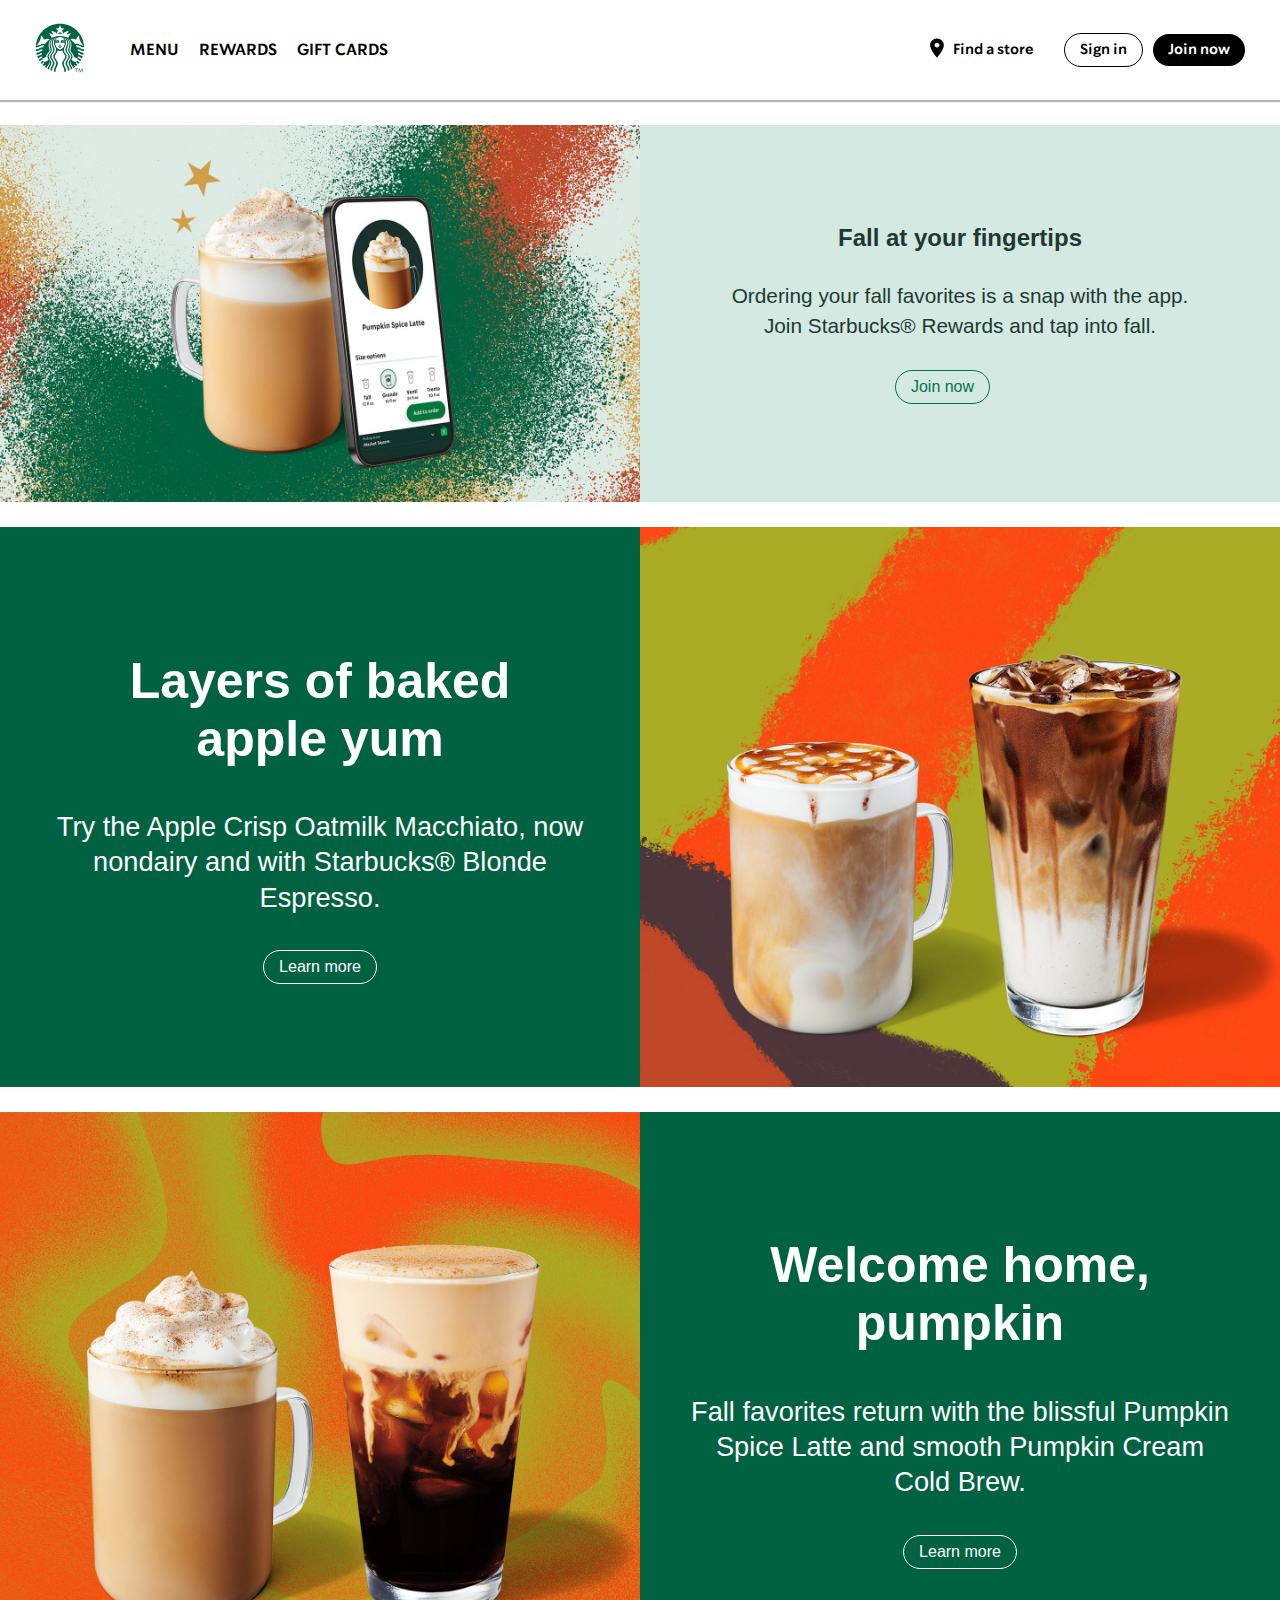
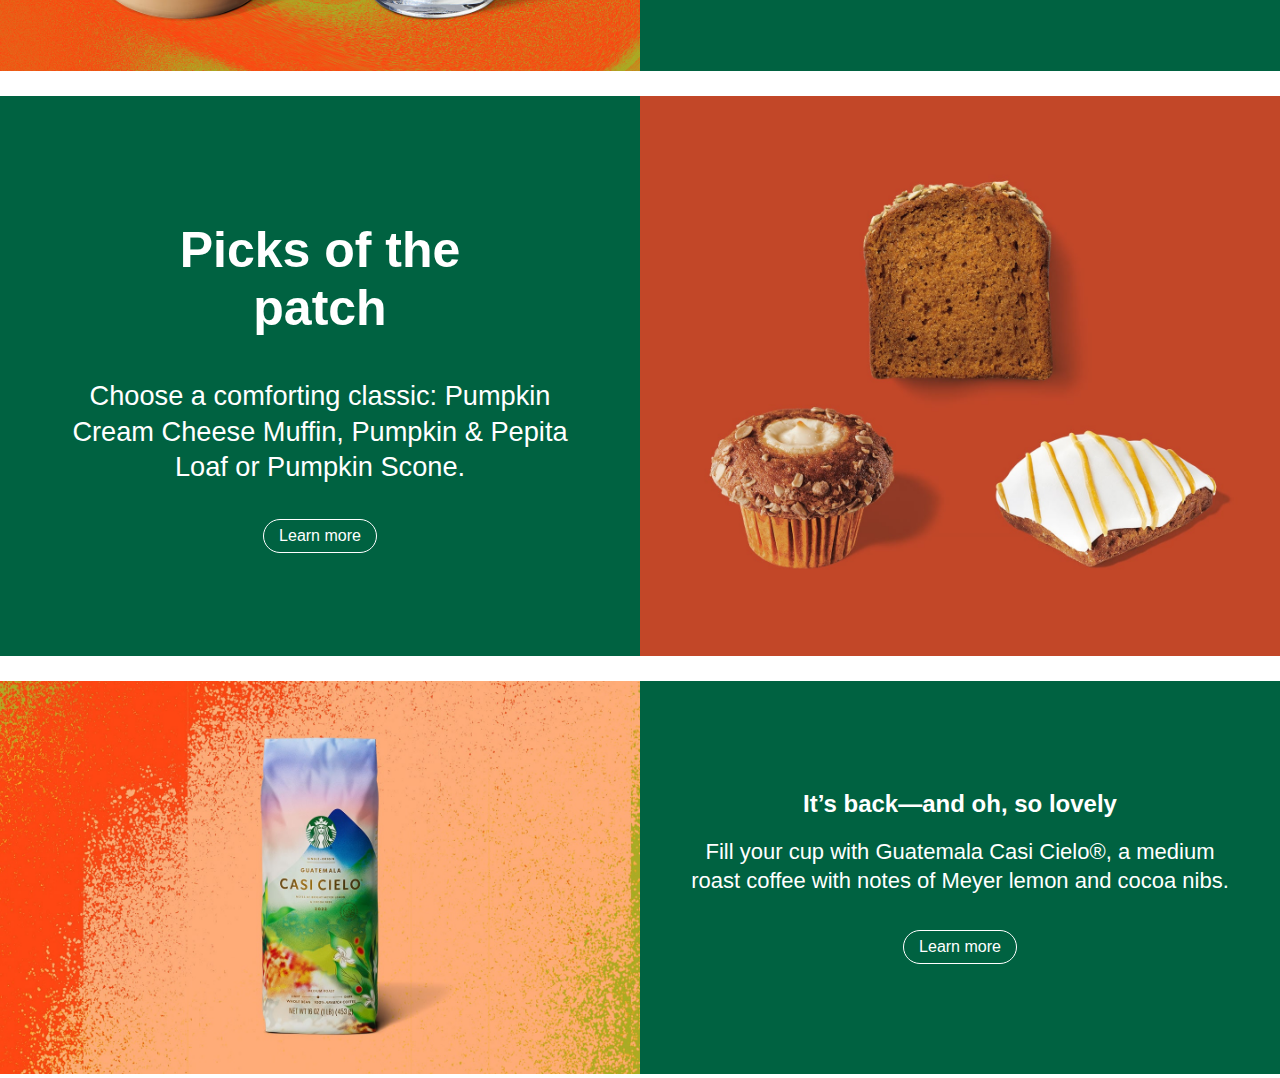
==== index.html @ e5f987df "Initial commit" ====
<!DOCTYPE html>
<html lang="en">
<head>
    <meta charset="UTF-8">
    <meta http-equiv="X-UA-Compatible" content="IE=edge">
    <meta name="viewport" content="width=device-width, initial-scale=1.0">
    <title>Starbucks Coffee Company</title>
    <link rel="stylesheet" href="style.css">
</head>
<body>
    <header>
        <div class="navbar-left">
            <div class="icon-starbucks link"><img src="images/starbucks-nav-logo.svg" alt=""></div>
            <div class="link">MENU</div>
            <div class="link">REWARDS</div>
            <div class="link">GIFT CARDS</div>
        </div>
        <div class="navbar-right">
            <div><svg aria-hidden="true" class="valign-middle pr2" focusable="false" preserveAspectRatio="xMidYMid meet" style="width:22px;height:32px;overflow:visible;fill:currentColor" viewBox="0 0 24 24"><path class="icon-find-a-store" d="M12,11.475 C10.5214286,11.475 9.32142857,10.299 9.32142857,8.85 C9.32142857,7.401 10.5214286,6.225 12,6.225 C13.4785714,6.225 14.6785714,7.401 14.6785714,8.85 C14.6785714,10.299 13.4785714,11.475 12,11.475 M12,1.5 C7.85357143,1.5 4.5,4.7865 4.5,8.85 C4.5,14.3625 12,22.5 12,22.5 C12,22.5 19.5,14.3625 19.5,8.85 C19.5,4.7865 16.1464286,1.5 12,1.5"></path></svg></div>
            <div class="find-a-store link">Find a store</div>
            <div class="sign-in link">Sign in</div>
            <div class="join-now link">Join now</div>
        </div>
    </header>
    <main>
        <div class="first-product">
            <div class="img-product"><img src="images/137-79280.jpg" alt="Pumpkim Spice Latte" width="100%" height="100%"></div>
            <div class="text-right">
                <h2>Fall at your fingertips</h2>
                <p class="description-product">Ordering your fall favorites is a snap with the app. Join Starbucks&reg; Rewards and tap into fall.</p>
                <div class="join-now-first-product link">Join now</div>
            </div>
        </div>
        <div class="middle-products">
            <div class="text-details">
                <h2>Layers of baked apple yum</h2>
                <p class="text-details-paragraph">Try the Apple Crisp Oatmilk Macchiato, now nondairy and with Starbucks® Blonde Espresso.</p>
                <div class="learn-more-middle-product link">Learn more</div>
            </div>
            <div class="img-product"><img src="images/137-79282.jpg" alt="Crisp Oatmilk Macchiato" width="100%" height="100%"></div>
        </div>
        <div class="middle-products-2">
            <div class="img-product"><img src="images/137-79281.jpg" alt="Acabaram os nomes" width="100%" height="100%"></div>
            <div class="text-details">
                <h2>Welcome home, pumpkin</h2>
                <p class="text-details-paragraph">Fall favorites return with the blissful Pumpkin Spice Latte and smooth Pumpkin Cream Cold Brew.</p>
                <div class="learn-more-middle-product link">Learn more</div>
            </div>
        </div>
        <div class="middle-products">
            <div class="text-details">
                <h2>Picks of the patch</h2>
                <p class="text-details-paragraph">Choose a comforting classic: Pumpkin Cream Cheese Muffin, Pumpkin & Pepita Loaf or Pumpkin Scone.</p>
                <div class="learn-more-middle-product link">Learn more</div>
            </div>
            <div class="img-product">
                <img src="images/137-79283.jpg" alt="X Æ A-Xii" width="100%" height="100%">
            </div>
        </div>
        <div class="middle-products product-end">
            <div class="img-product">
                <img src="images/137-79389.jpg" alt="X Æ A-Xii" width="100%" height="100%">
            </div>
            <div class="text-details-end">
                <h2>It&#8217;s back—and oh, so lovely</h2>
                <p class="text-details-paragraph-end">Fill your cup with Guatemala Casi Cielo®, a medium roast coffee with notes of Meyer lemon and cocoa nibs.</p>
                <div class="learn-more-middle-product link">Learn more</div>
            </div>
        </div>
    </main>
</body>
</html>
---- style.css ----
@font-face {
    font-family: Sodo Sans;
    src: url("fonts/SoDo\ Sans\ SemiBold.otf") format("opentype");
}
@font-face {
    font-family: Helvetica neue;
    src: url("fonts/HelveticaNeue.ttf") format("truetype");
}
@import url('https://fonts.googleapis.com/css2?family=Merriweather:ital,wght@0,900;1,900&family=Roboto:ital,wght@0,100;0,300;0,400;0,500;0,700;0,900;1,100;1,300;1,400;1,500;1,700;1,900&display=swap');

:root {
    --fontSodoSans: Sodo Sans;
    --fontHelveticaNeue: Helvetica neue;
}

body {
    margin: 0;
}

header {
    display: flex;
    justify-content: space-between;
    height: 100px;
    background-color: white;
    box-shadow: 0px 2px 1px 0px #66606073;
    font-family: var(--fontSodoSans);
}

.link { /* Depois ponha a tag <a> entre os links e ficará automático */
    cursor: pointer;
}

.navbar-left {
    height: 100%;
    display: flex;
    flex-direction: row;
    justify-content: flex-start;
    align-items: center;
}

.navbar-left > div {
    padding: 10px;
}

.icon-starbucks {
    margin-left: 25px;
    margin-right: 25px;
    width: 50px;
}

.navbar-right {
    display: flex;
    flex-direction: row;
    align-items: center;
    font-size: 0.9em;
}

.find-a-store {
    margin-right: 20px;
    margin-left: 5px;
}

.sign-in {
    padding: 7px 15px 7px 15px;
    margin: 10px;
    border: 1px solid black;
    border-radius: 20px;
}

.sign-in:hover {
    background: #80808038;
    transition: 0.3s;
}

.join-now {
    margin-right: 35px;
    padding: 7px 15px 7px 15px;
    border-radius: 20px;
    color: white;
    background: black;
}

.join-now:hover {
    background-color: rgba(0,0,0,.7);
    border-color: rgba(0,0,0,.7);
    transition: 0.3s;
}

.first-product {
    background: #D4E9E2;
    display: flex;
    justify-content: space-between;
    margin-top: 25px;
}

.img-product {
    width: 50%;
}

.text-right {
    width: 50%; 
    display: flex;
    justify-content: center;
    align-items: center;
    flex-wrap: wrap;
    flex-direction: column;
    font-family: 'Roboto', sans-serif;
    color: #1e3932;
}

.description-product {
    margin-top: 10px;
    margin-bottom: 30px;
    width: 500px;
    text-align: center;
    font-size: 1.3em;
    line-height: 1.4em;
}

.join-now-first-product {
    margin-right: 35px;
    margin-bottom: 20px;
    padding: 7px 15px 7px 15px;
    border: 1px solid #00754a;
    border-radius: 20px;
    color: #00754a;
}

.join-now-first-product:hover {    
    background: #80808038;
    transition: 0.3s;
}

.middle-products {
    width: 100%;
    margin-top: 25px;
    display: flex;
    justify-content: space-between;
    background: #006241;
}

.text-details {
    width: 50%; 
    display: flex;
    justify-content: center;
    align-items: center;
    flex-wrap: wrap;
    flex-direction: column;
    font-family: 'Roboto', sans-serif;
    color: white;
}

.text-details > h2 {
    text-align: center;
    font-size: 50px;
    width: 400px
}

.text-details-paragraph {
    margin: 0px 50px 35px 50px;
    text-align: center;
    font-size: 1.7em;
    line-height: 1.3em;
}

.learn-more-middle-product {
    margin-bottom: 20px;
    padding: 7px 15px 7px 15px;
    border: 1px solid white;
    border-radius: 20px;
    color: white;
}

.middle-products-2 {
    width: 100%;
    margin-top: 25px;
    display: flex;
    justify-content: space-between;
    background: #006241;
}

.product-end {
    width: 100%;
    height: 393px;
    margin-top: 25px;
    display: flex;
    justify-content: space-between;
    background: #006241;
}

.text-details-end {
    width: 50%; 
    display: flex;
    justify-content: center;
    align-items: center;
    flex-wrap: wrap;
    flex-direction: column;
    font-family: 'Roboto', sans-serif;
    color: white;
}

.text-details-paragraph-end {
    margin: 0px 50px 35px 50px;
    text-align: center;
    font-size: 22px;
    line-height: 1.3em;
}

@media only screen and (max-width: 900px) {
    .first-product {
        flex-wrap: wrap;
    }
    .img-product {
        width: 100%;
    }
    .text-right,
    .text-details,
    .text-details-end {
        width: 100%;
    }
    .text-details-end {background: #006241;}
    .text-left > h2 {font-size: 28px;}
    .text-left-paragraph {font-size: 17px;}
    .middle-products {flex-wrap: wrap-reverse;}
    .middle-products-2, .product-end {flex-wrap: wrap;}
}
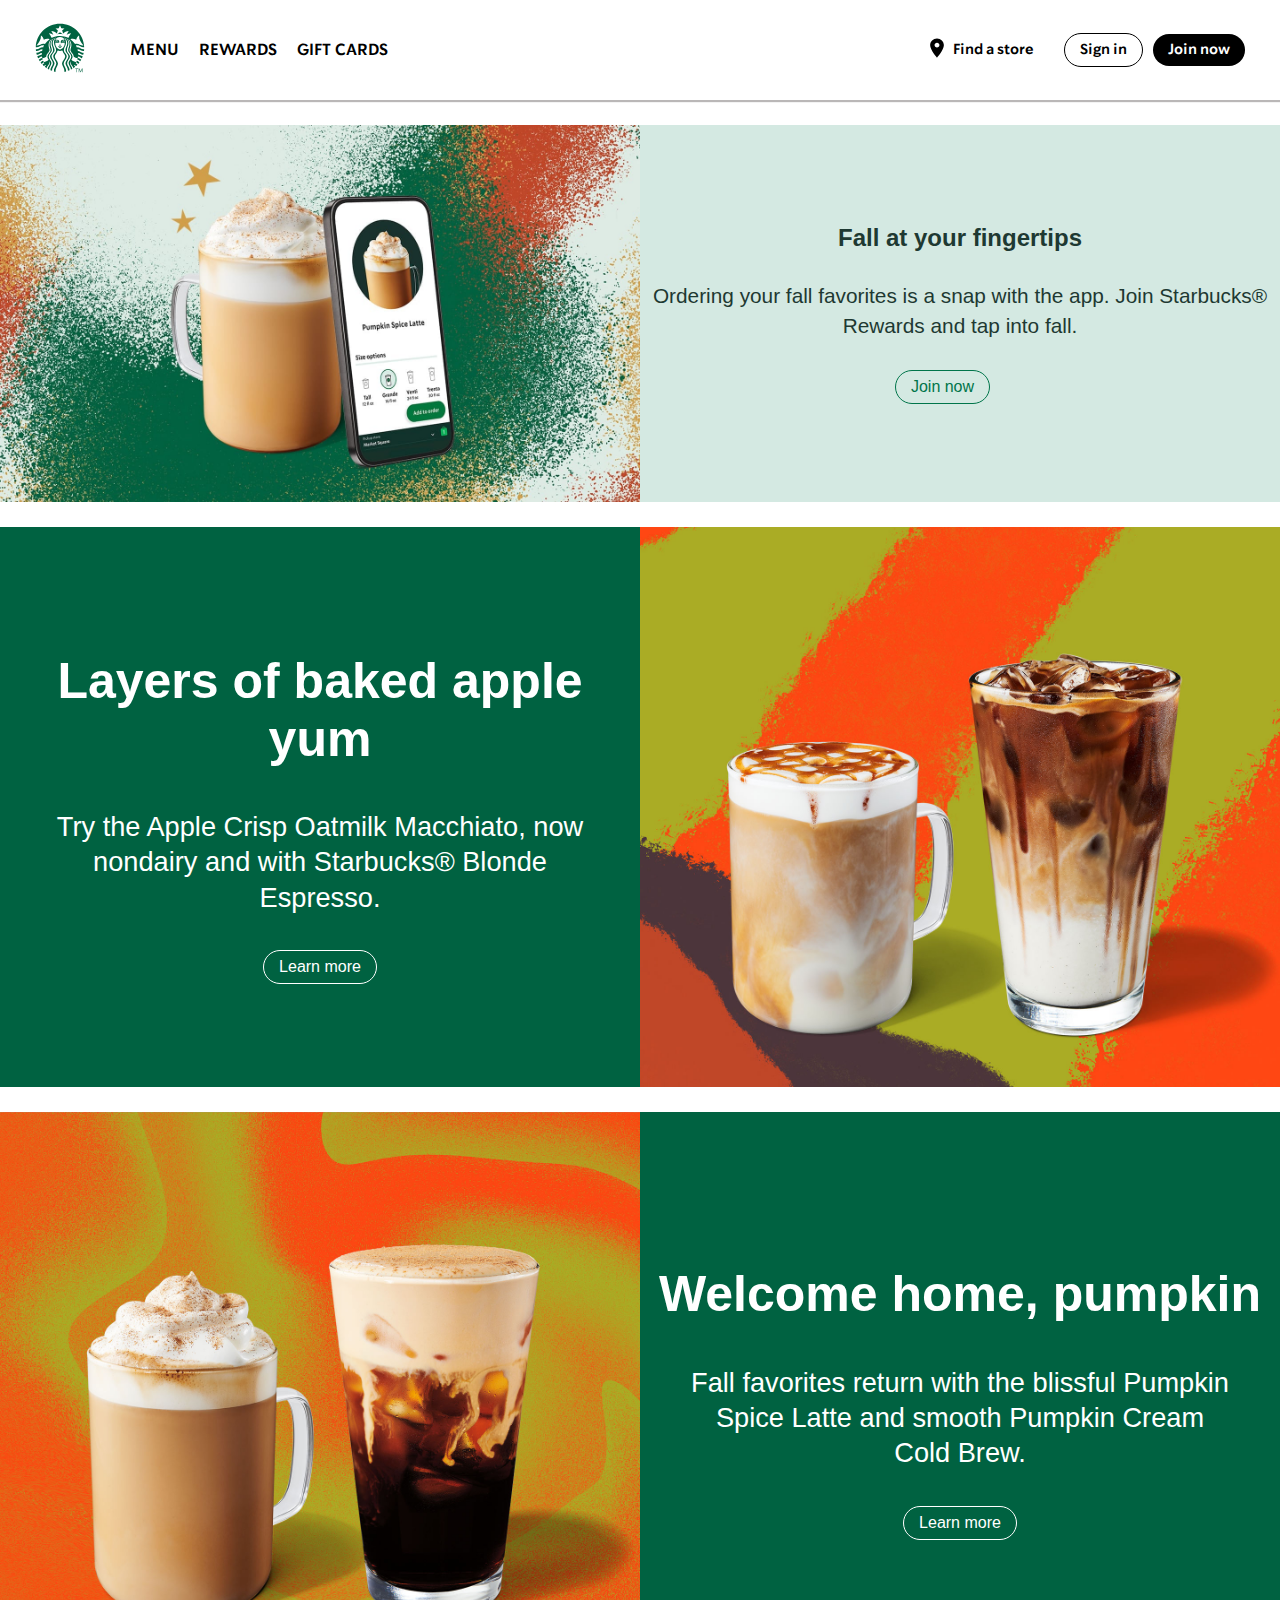
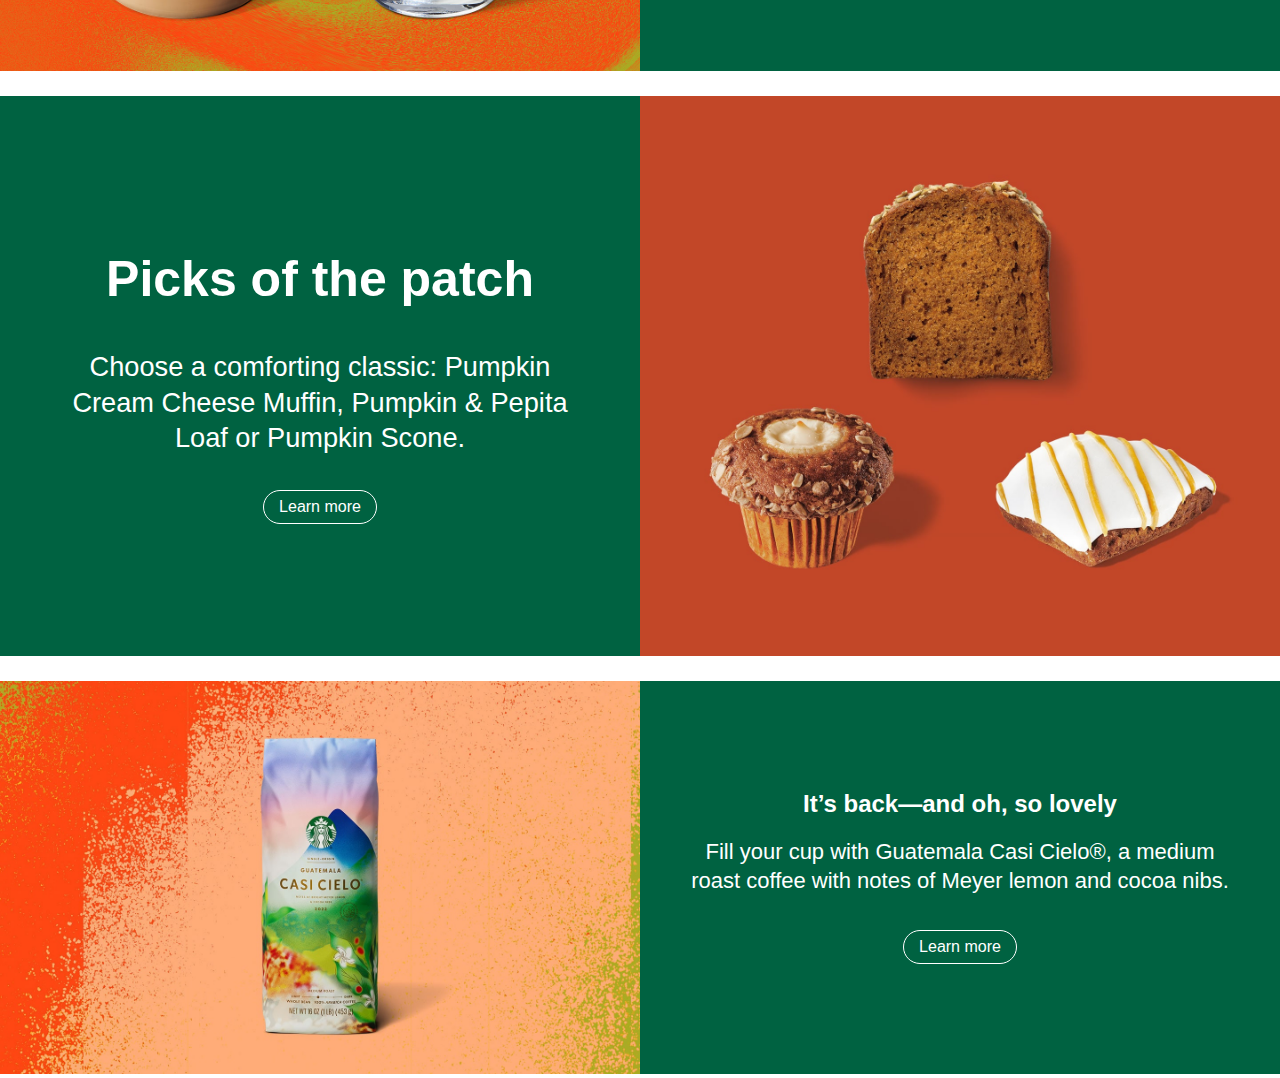
==== commit 7d9ad48e: "img header centralizada" ====
--- a/index.html
+++ b/index.html
@@ -10,7 +10,7 @@
 <body>
     <header>
         <div class="navbar-left">
-            <div class="icon-starbucks link"><img src="images/starbucks-nav-logo.svg" alt=""></div>
+            <div class="icon-starbucks"><img src="images/starbucks-nav-logo.svg" alt=""></div>
             <div class="link">MENU</div>
             <div class="link">REWARDS</div>
             <div class="link">GIFT CARDS</div>
--- a/style.css
+++ b/style.css
@@ -111,7 +111,6 @@
 .description-product {
     margin-top: 10px;
     margin-bottom: 30px;
-    width: 500px;
     text-align: center;
     font-size: 1.3em;
     line-height: 1.4em;
@@ -153,7 +152,6 @@
 .text-details > h2 {
     text-align: center;
     font-size: 50px;
-    width: 400px
 }
 
 .text-details-paragraph {
@@ -206,18 +204,23 @@
     line-height: 1.3em;
 }
 
+@media (max-width: 650px) {
+    .navbar-left > div.link,
+    .navbar-right {display: none;}
+    .navbar-left {
+        width: 100%;
+        height: 100%;
+        display: flex;
+        justify-content: center;
+    }
+}
+
 @media only screen and (max-width: 900px) {
-    .first-product {
-        flex-wrap: wrap;
-    }
-    .img-product {
-        width: 100%;
-    }
+    .first-product {flex-wrap: wrap;}
+    .img-product {width: 100%;}
     .text-right,
     .text-details,
-    .text-details-end {
-        width: 100%;
-    }
+    .text-details-end {width: 100%;}
     .text-details-end {background: #006241;}
     .text-left > h2 {font-size: 28px;}
     .text-left-paragraph {font-size: 17px;}
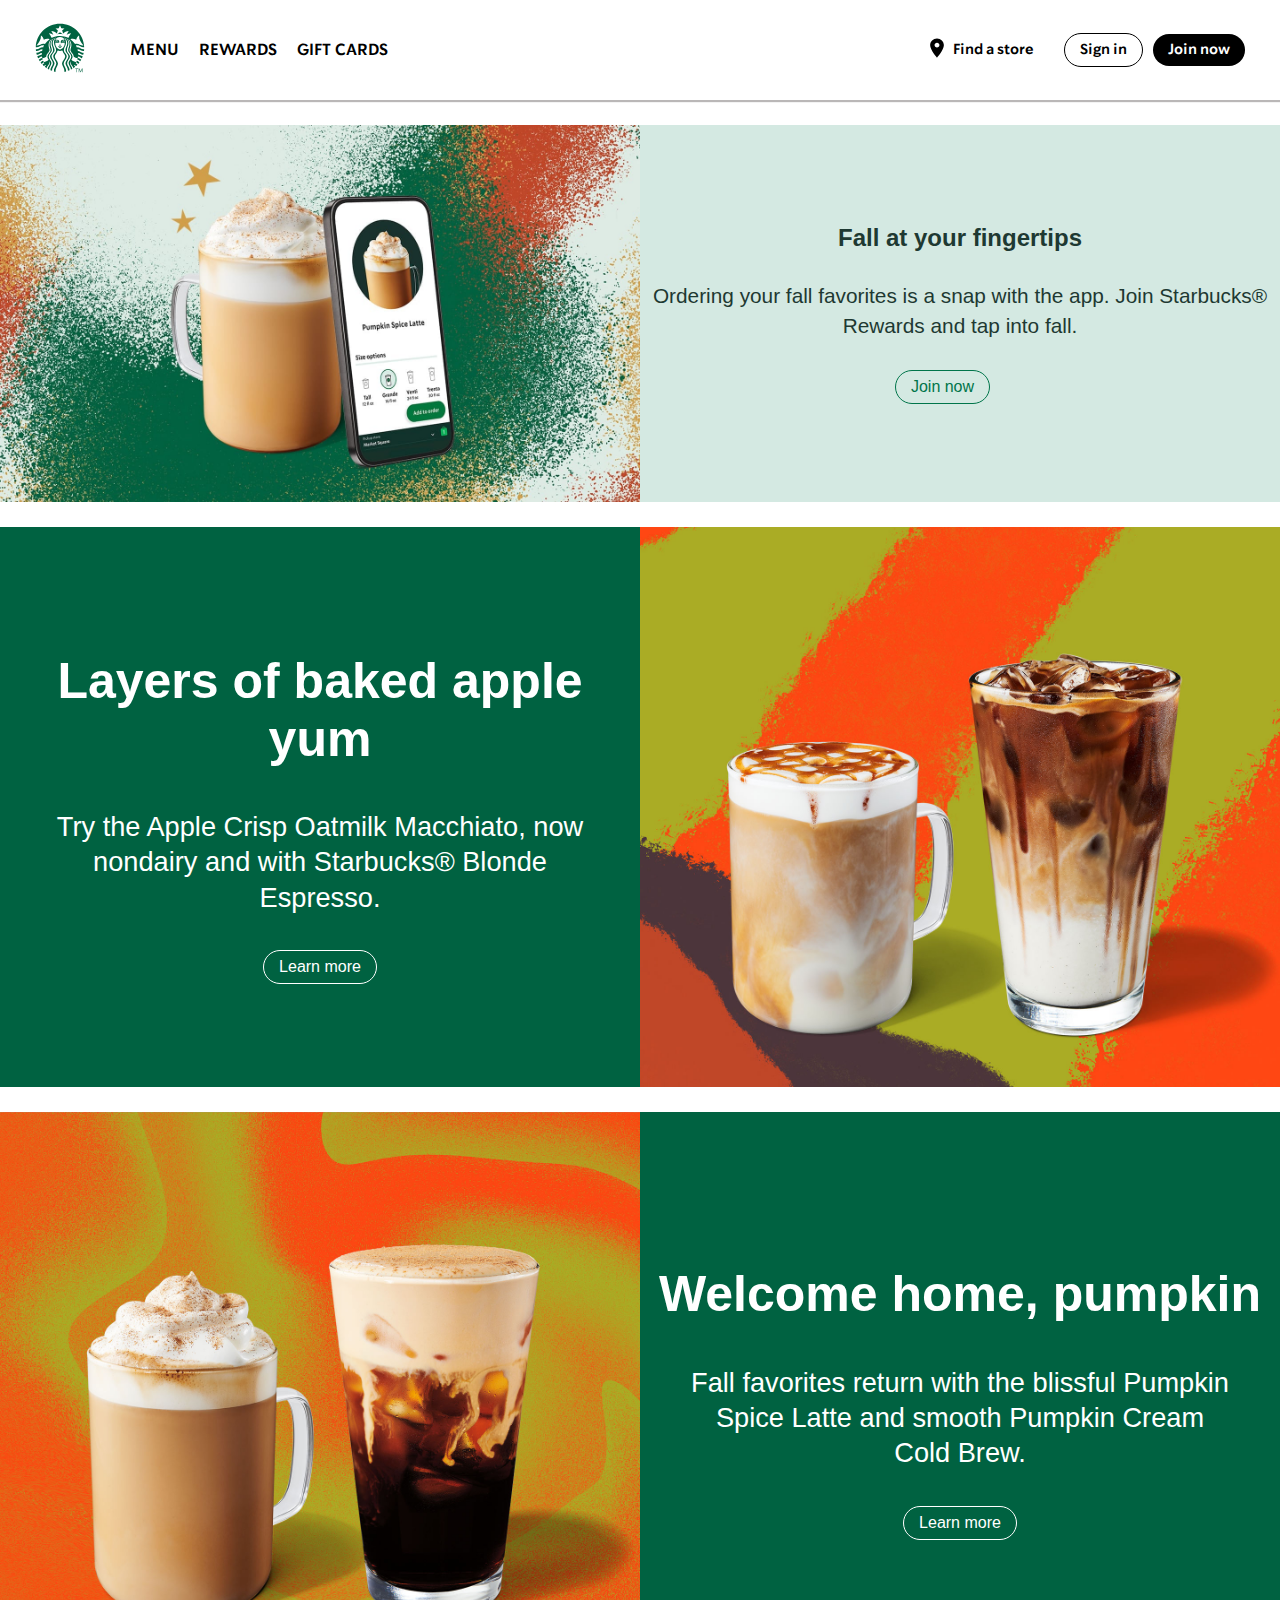
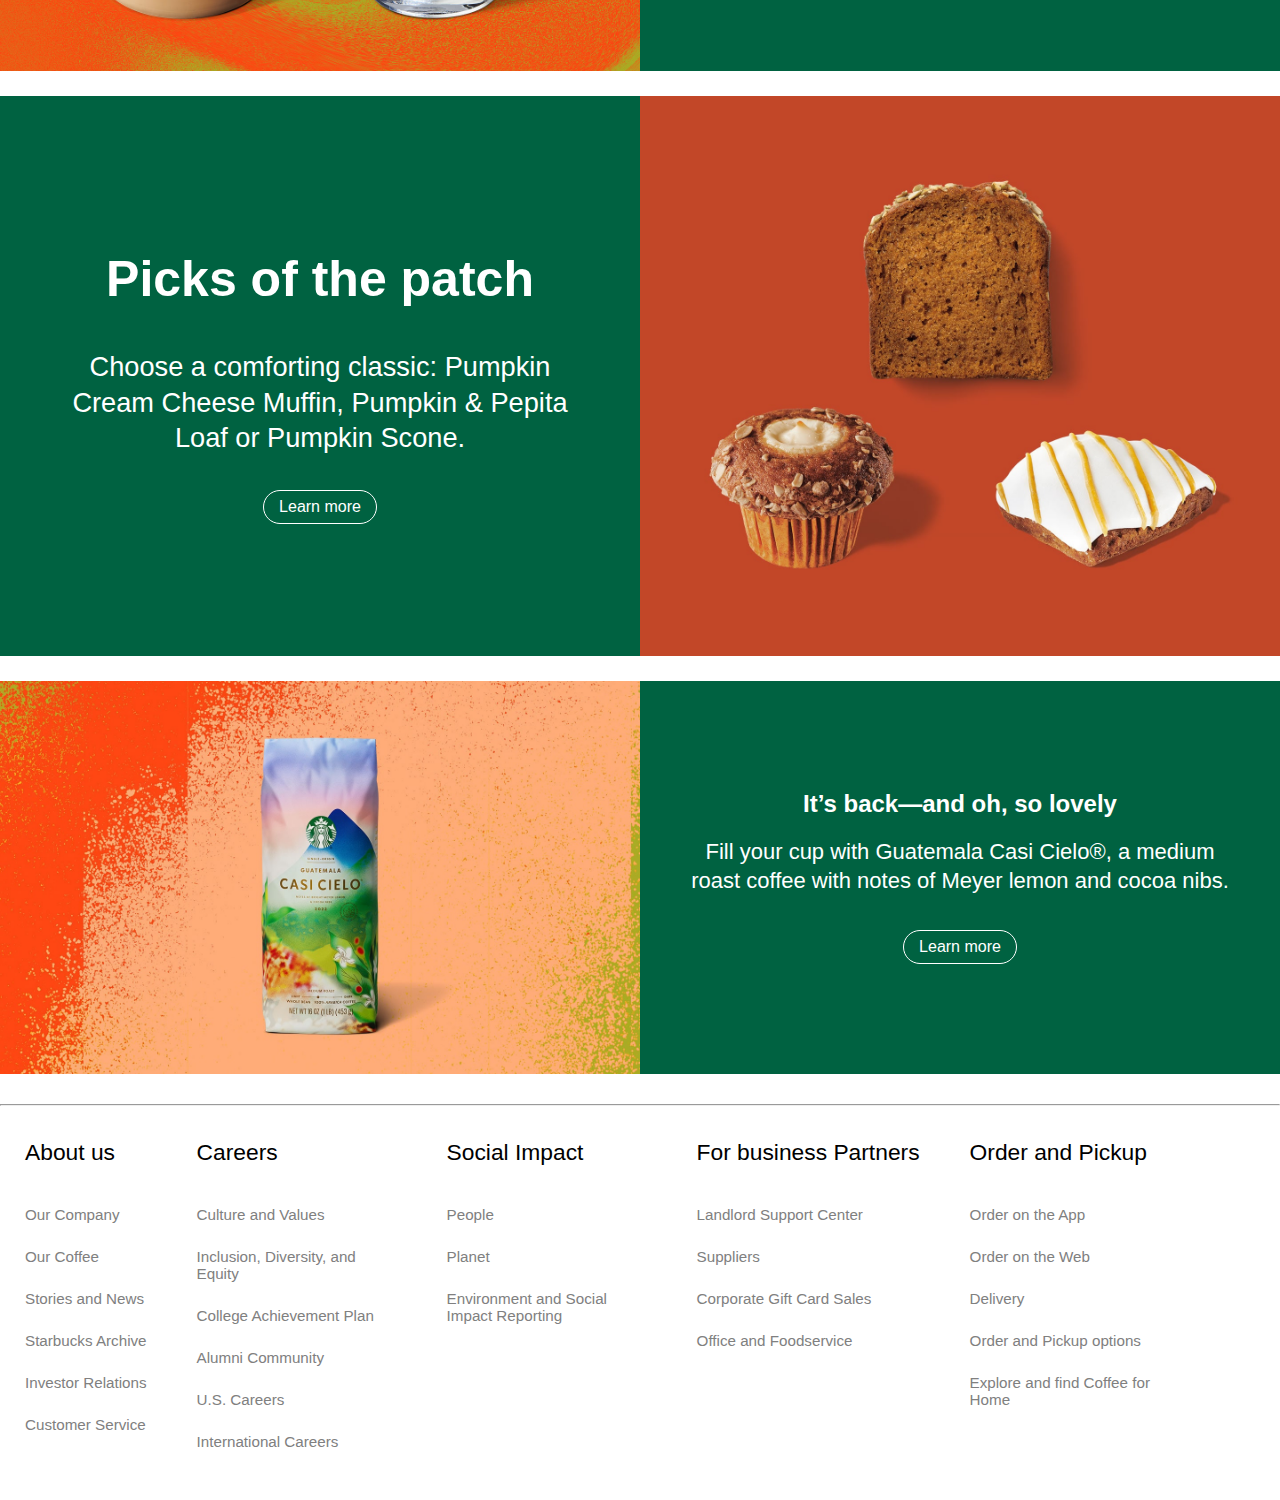
==== commit 94259608: "footer com listas add" ====
--- a/index.html
+++ b/index.html
@@ -6,6 +6,7 @@
     <meta name="viewport" content="width=device-width, initial-scale=1.0">
     <title>Starbucks Coffee Company</title>
     <link rel="stylesheet" href="style.css">
+    <link rel="shortcut icon" href="images/favicon-32x32.png" type="image/x-icon">
 </head>
 <body>
     <header>
@@ -68,5 +69,61 @@
             </div>
         </div>
     </main>
+    <div>
+        <footer>
+            <hr>
+            <div class="footer-lists">
+                <div class="about-us lists">
+                    <h2>About us</h2>
+                    <ul>
+                        <li><a href="#">Our Company</a></li>
+                        <li><a href="#">Our Coffee</a></li>
+                        <li><a href="#">Stories and News</a></li>
+                        <li><a href="#">Starbucks Archive</a></li>
+                        <li><a href="#">Investor Relations</a></li>
+                        <li><a href="#">Customer Service</a></li>
+                    </ul>
+                </div>
+                <div class="careers lists">
+                    <h2>Careers</h2>
+                    <ul>
+                        <li><a href="#">Culture and Values</a></li>
+                        <li><a href="#">Inclusion, Diversity, and Equity</a></li>
+                        <li><a href="#">College Achievement Plan</a></li>
+                        <li><a href="#">Alumni Community</a></li>
+                        <li><a href="#">U.S. Careers</a></li>
+                        <li><a href="#">International Careers</a></li>
+                    </ul>
+                </div>
+                <div class="social-impact lists">
+                    <h2>Social Impact</h2>
+                    <ul>
+                        <li><a href="#">People</a></li>
+                        <li><a href="#">Planet</a></li>
+                        <li><a href="#">Environment and Social Impact Reporting</a></li>
+                    </ul>
+                </div>
+                <div class="for-business-partners lists">
+                    <h2>For business Partners</h2>
+                    <ul>
+                        <li><a href="#">Landlord Support Center</a></li>
+                        <li><a href="#">Suppliers</a></li>
+                        <li><a href="#">Corporate Gift Card Sales</a></li>
+                        <li><a href="#">Office and Foodservice</a></li>
+                    </ul>
+                </div>
+                <div class="order-and-pickup lists">
+                    <h2>Order and Pickup</h2>
+                    <ul>
+                        <li><a href="#">Order on the App</a></li>
+                        <li><a href="#">Order on the Web</a></li>
+                        <li><a href="#">Delivery</a></li>
+                        <li><a href="#">Order and Pickup options</a></li>
+                        <li><a href="#">Explore and find Coffee for Home</a></li>
+                    </ul>
+                </div>
+            </div>
+        </footer>
+    </div>
 </body>
 </html>--- a/style.css
+++ b/style.css
@@ -6,6 +6,7 @@
     font-family: Helvetica neue;
     src: url("fonts/HelveticaNeue.ttf") format("truetype");
 }
+
 @import url('https://fonts.googleapis.com/css2?family=Merriweather:ital,wght@0,900;1,900&family=Roboto:ital,wght@0,100;0,300;0,400;0,500;0,700;0,900;1,100;1,300;1,400;1,500;1,700;1,900&display=swap');
 
 :root {
@@ -181,6 +182,7 @@
     width: 100%;
     height: 393px;
     margin-top: 25px;
+    margin-bottom: 30px;
     display: flex;
     justify-content: space-between;
     background: #006241;
@@ -202,6 +204,41 @@
     text-align: center;
     font-size: 22px;
     line-height: 1.3em;
+}
+
+.footer-lists {
+    display: flex;
+    font-family: "Roboto", sans-serif;
+    font-size: 95%;
+}
+
+.footer-lists h2 {
+    margin: 0px 0px 40px 0px;
+    font-weight: 500;
+}
+
+.lists {
+    padding: 25px;
+}
+
+ul {
+    max-width: 200px;
+    padding-left: 0;
+}
+
+li {
+    margin-top: 25px;
+    margin-bottom: 25px;
+    list-style-type: none;
+}
+
+li a {
+    text-decoration: none;
+    color: gray;
+}
+
+li a:hover {
+    color: rgba(0,0,0,.87);
 }
 
 @media (max-width: 650px) {
@@ -226,4 +263,5 @@
     .text-left-paragraph {font-size: 17px;}
     .middle-products {flex-wrap: wrap-reverse;}
     .middle-products-2, .product-end {flex-wrap: wrap;}
+    .footer-lists {display: none;}
 }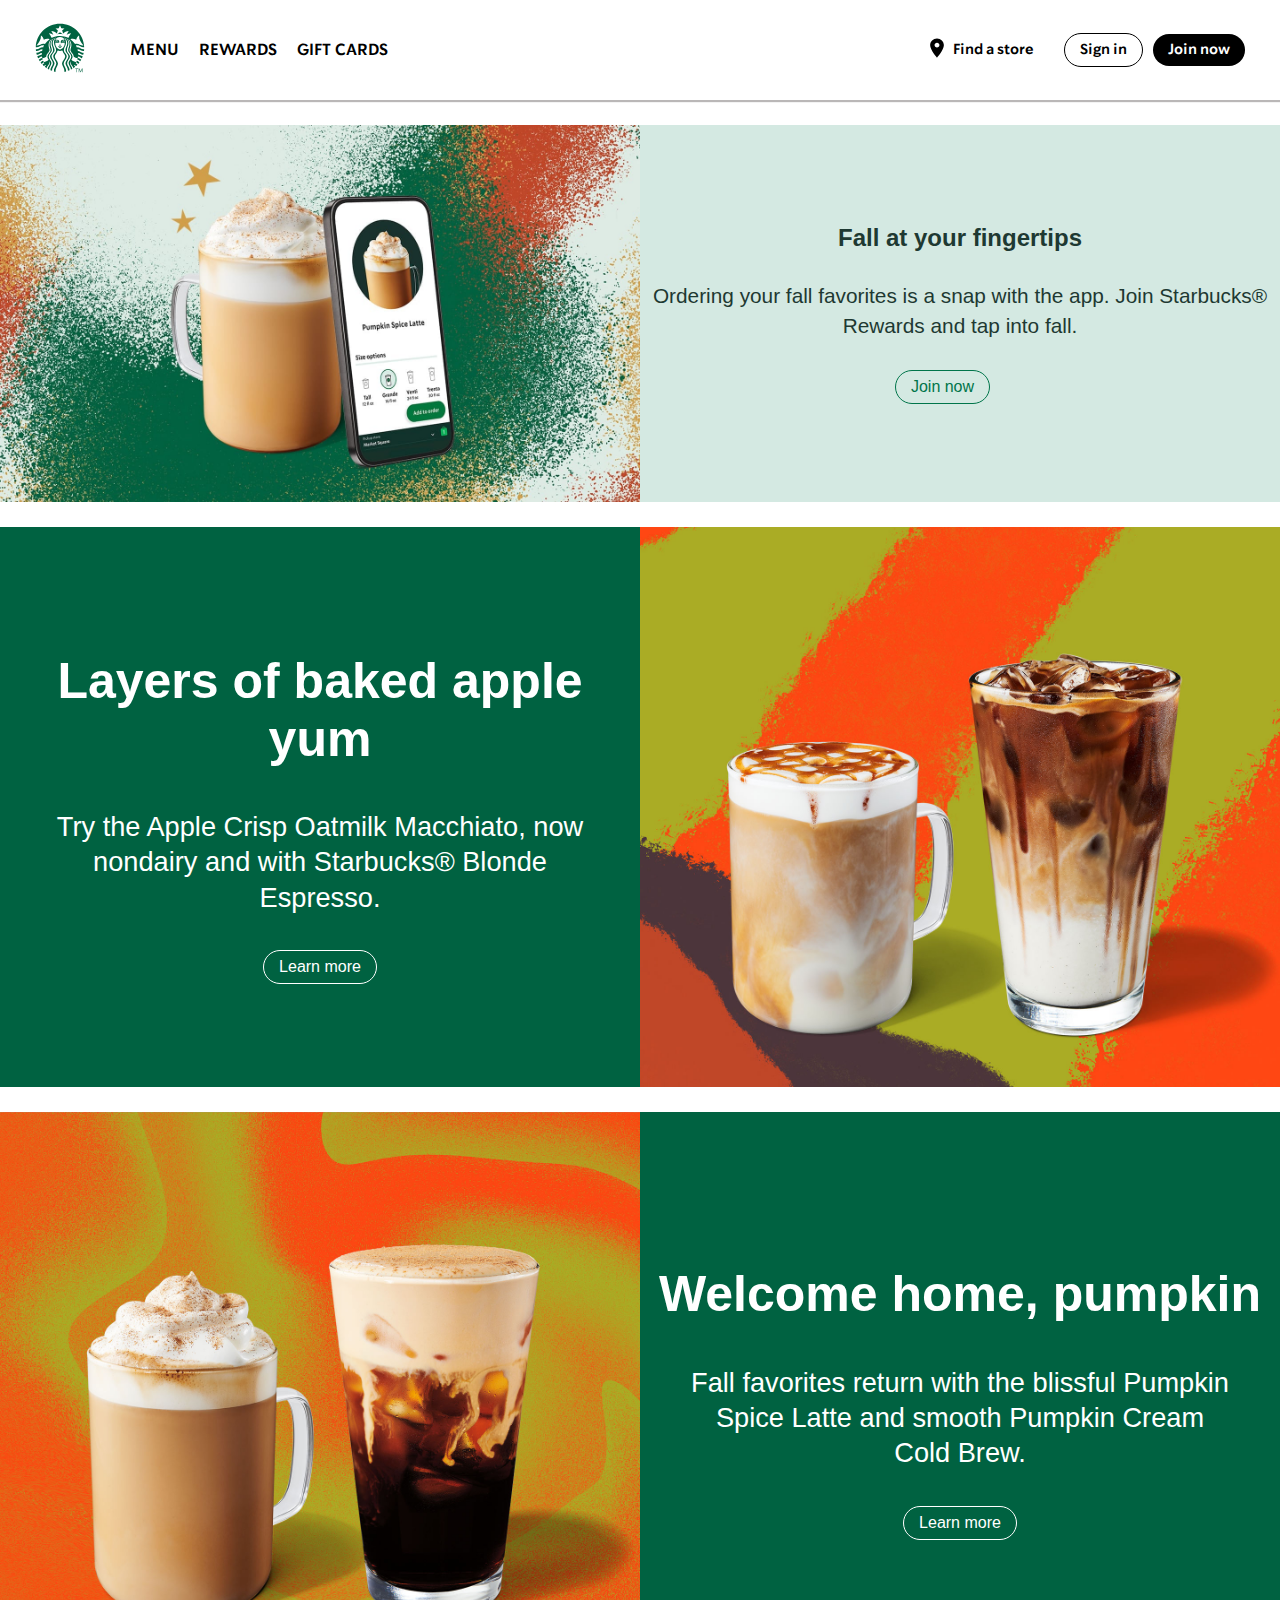
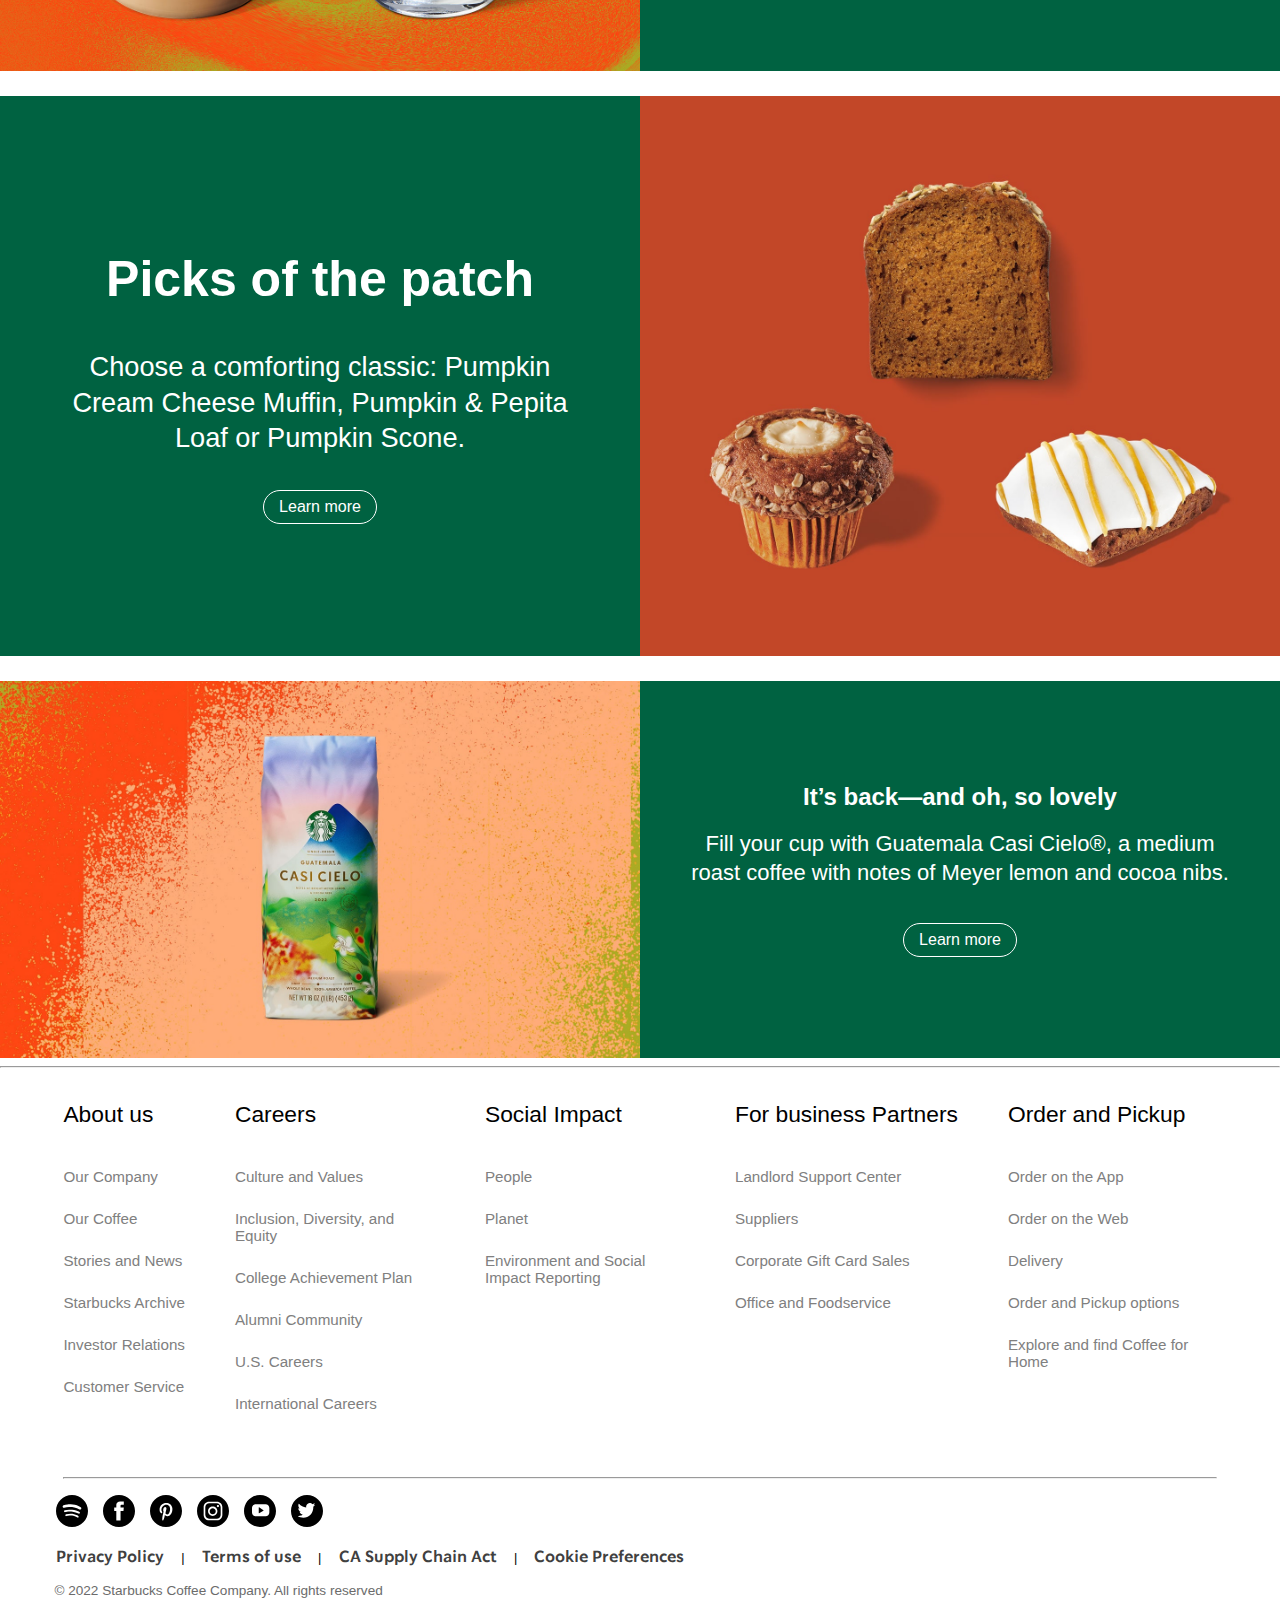
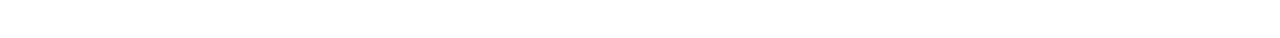
==== commit 366d67bc: "footer melhorado" ====
--- a/index.html
+++ b/index.html
@@ -58,7 +58,7 @@
                 <img src="images/137-79283.jpg" alt="X Æ A-Xii" width="100%" height="100%">
             </div>
         </div>
-        <div class="middle-products product-end">
+        <div class="middle-products" id="end-product">
             <div class="img-product">
                 <img src="images/137-79389.jpg" alt="X Æ A-Xii" width="100%" height="100%">
             </div>
@@ -71,7 +71,7 @@
     </main>
     <div>
         <footer>
-            <hr>
+            <hr class="top-lists-hr">
             <div class="footer-lists">
                 <div class="about-us lists">
                     <h2>About us</h2>
@@ -123,6 +123,24 @@
                     </ul>
                 </div>
             </div>
+            <hr class="down-lists-hr">
+            <div class="end-nav">
+                <ul class="social-links">
+                    <li><a href="#"><svg aria-hidden="true" focusable="false" preserveAspectRatio="xMidYMid meet" style="width:32px;height:32px;overflow:visible;" viewBox="0 0 24 24"><path d="M12,0 C18.6274131,0 24,5.37261901 24,12.0000716 C24,18.627381 18.6274131,24 12,24 C5.37258694,24 0,18.627381 0,12.0000716 C0,5.37261901 5.37258694,0 12,0 Z M11.0669976,14 C9.95068692,14.0009568 8.6027256,14.1878544 7.49869423,14.4956294 C7.1391459,14.5957759 6.94143571,14.9349663 7.01538732,15.323911 C7.08630361,15.6969088 7.39839046,15.9206437 7.74883281,15.8300653 C8.54008748,15.6259451 9.33810265,15.4781174 10.1468794,15.4098647 C11.1130794,15.3282166 12.0741744,15.3684028 13.0286469,15.5672606 C14.1176396,15.7941848 15.1397171,16.2280998 16.0883949,16.8908526 C16.3912378,17.1024678 16.747061,16.996421 16.9174532,16.6588253 C17.0846722,16.3276084 16.9922326,15.9219194 16.6909074,15.7184371 C16.4242125,15.5382372 16.1546202,15.3615456 15.8770258,15.205585 C14.3588102,14.3530642 12.7453957,14.0017542 11.0669976,14 Z M10.1375115,11.0003442 L9.77055252,11.0048078 C8.68426674,11.0479717 7.61755495,11.2034929 6.57584646,11.49243 C6.14064634,11.6131584 5.91075895,11.9889467 6.03234638,12.3691822 C6.15507681,12.7528185 6.57698947,12.9458793 7.02147652,12.8358765 C7.38895345,12.7448397 7.75828776,12.6556341 8.1321941,12.5915421 C9.5848138,12.3422374 11.0434343,12.3367438 12.5037693,12.5345134 C14.0365424,12.7419621 15.4914481,13.1568596 16.8266238,13.8930018 C17.2083883,14.103459 17.6680202,13.9939794 17.8937642,13.6477519 C18.1073637,13.320098 17.9912056,12.8938209 17.614156,12.6938277 C17.2519655,12.5018134 16.8857744,12.313069 16.5065817,12.1523159 C14.6039028,11.3459341 12.5917809,11.001407 10.504792,11.0032382 C10.2600455,11.0032382 10.0148704,10.9949978 9.77055252,11.0048078 Z M11.0635356,7.01538228 C10.2184059,6.97905829 9.3745573,7.0079312 8.53227456,7.09284241 C7.5586031,7.1912587 6.59774312,7.36511712 5.66051317,7.67557859 C5.1689799,7.83857086 4.89609567,8.38560397 5.0370218,8.90997339 C5.18164902,9.44769266 5.68015742,9.75008213 6.17923521,9.59003924 C7.37155569,9.20770594 8.59405429,9.0489049 9.83078786,9.00947629 C11.1386962,8.96771922 12.4379213,9.07187905 13.7249043,9.33685791 C15.0971547,9.61953308 16.4163087,10.0659767 17.6311204,10.8388705 C17.7602315,10.9209876 17.918809,10.947532 18.0638633,11 C18.0668526,10.9917728 18.0701267,10.9835455 18.0732584,10.9753183 C18.1337569,10.9681777 18.195252,10.9664702 18.2544694,10.9528099 C18.6473544,10.8626208 18.9228009,10.5436216 18.9889935,10.1064919 C19.0467875,9.72508998 18.8742597,9.30969253 18.5354676,9.11099719 C18.0779559,8.84244802 17.6178819,8.57219131 17.1390177,8.35455782 C15.1965147,7.47176064 13.154794,7.1054161 11.0635356,7.01538228 Z"></path></svg></a></li>
+                    <li><a href="#"><svg aria-hidden="true" class="valign-middle absoluteCenter" focusable="false" preserveAspectRatio="xMidYMid meet" style="width:32px;height:32px;overflow:visible;" viewBox="0 0 24 24"><path d="M11.9997802,0 C18.6169827,0 24,5.38345699 24,12.0002198 C24,18.6169827 18.6169827,24 11.9997802,24 C5.38301731,24 0,18.6169827 0,12.0002198 C0,5.38345699 5.38301731,0 11.9997802,0 Z M15.4043684,4.8 L12.7777895,4.8 C11.2364211,4.8 9.98636842,5.96104896 9.98636842,7.39365487 L9.98636842,9.44903723 L8.59515789,9.44903723 C8.48763158,9.44903723 8.4,9.53002017 8.4,9.6303686 L8.4,11.7623327 C8.4,11.862241 8.48763158,11.9432239 8.59515789,11.9432239 L9.98636842,11.9432239 L9.98636842,19.0186686 C9.98636842,19.1190171 10.074,19.2 10.1815263,19.2 L12.9639474,19.2 C13.0719474,19.2 13.1591053,19.1190171 13.1591053,19.0186686 L13.1591053,11.9432239 L15.1765263,11.9432239 C15.2778947,11.9432239 15.3626842,11.8714836 15.3707368,11.7772969 L15.5649474,9.64533284 C15.5748947,9.53970292 15.4844211,9.44903723 15.3702632,9.44903723 L13.1591053,9.44903723 L13.1591053,7.93632863 C13.1591053,7.58202824 13.4688947,7.29462681 13.8502105,7.29462681 L15.4043684,7.29462681 C15.5123684,7.29462681 15.6,7.21320374 15.6,7.11329543 L15.6,4.98133138 C15.6,4.88142307 15.5123684,4.8 15.4043684,4.8 Z"></path></svg></a></li>
+                    <li><a href="#"><svg aria-hidden="true" class="valign-middle absoluteCenter" focusable="false" preserveAspectRatio="xMidYMid meet" style="width:32px;height:32px;overflow:visible;" viewBox="0 0 24 24"><path d="M11.9997802,0 C18.6169827,0 24,5.38345699 24,12.0002198 C24,18.6169827 18.6169827,24 11.9997802,24 C5.38301731,24 0,18.6169827 0,12.0002198 C0,5.38345699 5.38301731,0 11.9997802,0 Z M16.7437635,9.80095875 C16.4076853,7.09999459 13.974973,5.72453915 11.3823151,6.04599103 C9.33308638,6.29999351 7.2896388,8.13734924 7.20446304,10.7614723 C7.15898457,12.1352202 7.45420918,13.2152643 8.40655904,13.7079011 C8.73839766,13.8799397 9.11455851,13.647282 9.1538704,13.2438663 C9.21707776,12.5937053 8.71874171,12.2918906 8.62315986,11.6344724 C8.11827183,8.17406221 12.2275208,5.81162572 14.3781126,8.22870476 C15.8661833,9.90298663 14.8864693,15.0504856 12.4865168,14.5160131 C10.1875419,14.0041661 13.6123015,9.9059749 11.7765903,9.10213176 C10.2854362,8.44855564 9.49303183,11.1017076 10.2002605,12.420386 C9.82795373,14.4553941 9.06985087,16.3845322 9.18046374,18.814845 C9.19780722,19.1905125 9.62831098,19.3377913 9.8410577,19.0449414 C10.5737235,18.0396038 10.8832083,16.5651088 11.1456729,15.0398132 C11.7349659,15.4359717 12.0506173,15.8487791 12.8017828,15.9128133 C15.5732712,16.14974 17.121466,12.8489885 16.7437635,9.80095875 Z"></path></svg></a></li>
+                    <li><a href="#"><svg aria-hidden="true" class="valign-middle absoluteCenter" focusable="false" preserveAspectRatio="xMidYMid meet" style="width:32px;height:32px;overflow:visible;" viewBox="0 0 24 24"><path d="M11.9997802,0 C18.6169827,0 24,5.38345699 24,12.0002198 C24,18.6169827 18.6169827,24 11.9997802,24 C5.38301731,24 0,18.6169827 0,12.0002198 C0,5.38345699 5.38301731,0 11.9997802,0 Z M15,5 L9,5 C6.790861,5 5,6.790861 5,9 L5,9 L5,15 C5,17.209139 6.790861,19 9,19 L9,19 L15,19 C17.209139,19 19,17.209139 19,15 L19,15 L19,9 C19,6.790861 17.209139,5 15,5 L15,5 Z M14.7647059,6.23529412 C16.4215601,6.23529412 17.7647059,7.57843987 17.7647059,9.23529412 L17.7647059,9.23529412 L17.7647059,14.7647059 L17.7596132,14.9409787 C17.6683668,16.5157859 16.3623868,17.7647059 14.7647059,17.7647059 L14.7647059,17.7647059 L9.23529412,17.7647059 L9.05902133,17.7596132 C7.48421408,17.6683668 6.23529412,16.3623868 6.23529412,14.7647059 L6.23529412,14.7647059 L6.23529412,9.23529412 L6.24038681,9.05902133 C6.33163324,7.48421408 7.63761323,6.23529412 9.23529412,6.23529412 L9.23529412,6.23529412 Z M11.7941176,8.70588235 C9.86112102,8.70588235 8.29411765,10.2728857 8.29411765,12.2058824 C8.29411765,14.138879 9.86112102,15.7058824 11.7941176,15.7058824 C13.7271143,15.7058824 15.2941176,14.138879 15.2941176,12.2058824 C15.2941176,10.2728857 13.7271143,8.70588235 11.7941176,8.70588235 Z M11.7941176,9.94117647 C13.0448802,9.94117647 14.0588235,10.9551198 14.0588235,12.2058824 C14.0588235,13.4566449 13.0448802,14.4705882 11.7941176,14.4705882 C10.5433551,14.4705882 9.52941176,13.4566449 9.52941176,12.2058824 C9.52941176,10.9551198 10.5433551,9.94117647 11.7941176,9.94117647 Z M15.7058824,7.47058824 C15.2510596,7.47058824 14.8823529,7.83929491 14.8823529,8.29411765 C14.8823529,8.74894038 15.2510596,9.11764706 15.7058824,9.11764706 C16.1607051,9.11764706 16.5294118,8.74894038 16.5294118,8.29411765 C16.5294118,7.83929491 16.1607051,7.47058824 15.7058824,7.47058824 Z"></path></svg></a></li>
+                    <li><a href="#"><svg aria-hidden="true" class="valign-middle absoluteCenter" focusable="false" preserveAspectRatio="xMidYMid meet" style="width:32px;height:32px;overflow:visible;" viewBox="0 0 24 24"><path d="M11.9997802,0 C18.6169827,0 24,5.38345699 24,12.0002198 C24,18.6169827 18.6169827,24 11.9997802,24 C5.38301731,24 0,18.6169827 0,12.0002198 C0,5.38345699 5.38301731,0 11.9997802,0 Z M16.1700158,7 L8.82998416,7 C7.26701245,7 6,8.25308368 6,9.79887301 L6,13.201127 C6,14.7469163 7.26701245,16 8.82998416,16 L16.1700158,16 C17.7329875,16 19,14.7469163 19,13.201127 L19,9.79887301 C19,8.25308368 17.7329875,7 16.1700158,7 Z M11.3262463,9.28078768 L14.5709798,11.3486057 C14.7141036,11.4390048 14.689657,11.6696954 14.5443107,11.7571306 L11.3218015,13.7217059 C11.1822335,13.8056832 11.0555556,13.6925608 11.0555556,13.5162084 L11.0555556,9.4838152 C11.0555556,9.30499291 11.1857894,9.19236451 11.3262463,9.28078768 Z"></path></svg></a></li>
+                    <li><a href="#"><svg aria-hidden="true" class="valign-middle absoluteCenter" focusable="false" preserveAspectRatio="xMidYMid meet" style="width:32px;height:32px;overflow:visible;" viewBox="0 0 24 24"><path d="M11.9997256,5.63636363e-05 C18.6169281,5.63636363e-05 23.9999455,5.38351336 23.9999455,12.0002762 C23.9999455,18.6170391 18.6169281,24.0000564 11.9997256,24.0000564 C5.38296277,24.0000564 -5.4545455e-05,18.6170391 -5.4545455e-05,12.0002762 C-5.4545455e-05,5.38351336 5.38296277,5.63636363e-05 11.9997256,5.63636363e-05 Z M13.9328526,6.00566601 C13.5495281,6.03127502 13.1735596,6.14210744 12.8335533,6.32472904 C12.4927297,6.50777046 12.1882769,6.76218124 11.946758,7.0690695 C11.6958398,7.38645324 11.5111249,7.7613523 11.4167241,8.15892163 C11.3251839,8.5426369 11.3329485,8.92173415 11.3885264,9.30964762 C11.3971083,9.37388005 11.3913871,9.38269626 11.3349918,9.37388005 C9.19237982,9.04642063 7.41674584,8.25883873 5.9745796,6.57116325 C5.9120544,6.49769479 5.8781355,6.49769479 5.82705282,6.5766209 C5.19607955,7.54808386 5.50216697,9.10897377 6.2904749,9.8759845 C6.39550089,9.9780007 6.50297885,10.0804367 6.61944736,10.1736367 C6.57735523,10.1824529 6.0530426,10.124098 5.58553391,9.8759845 C5.5230087,9.83526198 5.49154177,9.85835207 5.48582051,9.93140071 C5.48009925,10.0363556 5.4890898,10.1329142 5.50298429,10.2471052 C5.62394808,11.2315825 6.28761427,12.1425914 7.19688598,12.497759 C7.3047726,12.544359 7.42410175,12.5855013 7.5401616,12.6056527 C7.33337891,12.6522527 7.12005763,12.6858382 6.52586389,12.6379788 C6.45189617,12.6232851 6.42369853,12.6614887 6.45189617,12.7341175 C6.89856313,13.983921 7.86218682,14.3558813 8.58347427,14.5678903 C8.67991837,14.5851029 8.77677113,14.5851029 8.87362389,14.6086128 C8.86749397,14.617429 8.86218137,14.617429 8.85646011,14.6262452 C8.6169845,15.0007245 7.78740177,15.2799046 7.40121671,15.4184451 C6.69831902,15.6711766 5.93289613,15.784528 5.18994963,15.7093802 C5.07102915,15.691328 5.04650946,15.6925874 5.0142252,15.7093802 C4.98153229,15.7299514 5.01013859,15.758919 5.0481441,15.7908253 C5.19894018,15.8932613 5.35218822,15.9839424 5.50870555,16.0712649 C5.98030086,16.3281946 6.47192058,16.5326468 6.98642534,16.6783243 C9.64190741,17.4319008 12.6333092,16.8781585 14.627577,14.8428722 C16.1935677,13.2446184 16.7424,11.0405645 16.7424,8.833572 C16.7424,8.74708913 16.8417047,8.69964949 16.9009607,8.65388914 C17.3083961,8.33944413 17.632056,7.96328561 17.9356914,7.54304602 C17.9906155,7.46747846 17.9987836,7.39862802 17.9998539,7.35648483 L17.9999455,7.31844244 C17.9999455,7.28317758 18.0043466,7.29367307 17.9512206,7.31844244 C17.5380639,7.5107199 17.0836323,7.62700997 16.6377827,7.70383699 C16.8494693,7.66731267 17.161278,7.27394155 17.2859197,7.11482985 C17.476356,6.87217402 17.634508,6.59551279 17.7231875,6.29660111 C17.7350387,6.27351103 17.7432119,6.24412364 17.7207355,6.22649121 C17.6921292,6.21473626 17.6737395,6.22061374 17.6512631,6.23236869 C17.1535134,6.50609118 16.6390087,6.70508575 16.0914023,6.84572538 C16.0460409,6.85706051 16.0125307,6.84572538 15.9839244,6.81633799 C15.9381543,6.76386052 15.8956535,6.71432179 15.8474315,6.67317945 C15.6173551,6.47166596 15.3705235,6.31381373 15.0918164,6.19752365 C14.7260644,6.04428943 14.3268022,5.97963719 13.9328526,6.00566601 Z"></path></svg></a></li>
+                </ul>
+                <ul class="end-social-links">
+                    <li><a href="#">Privacy Policy</a><span class="separate-social-links">|</span></li>
+                    <li><a href="#">Terms of use</a><span class="separate-social-links">|</span></li>
+                    <li><a href="#">CA Supply Chain Act</a><span class="separate-social-links">|</span></li>
+                    <li><a href="#">Cookie Preferences</a></li>
+                </ul>
+                <p class="end-nav-paragraph">© 2022 Starbucks Coffee Company. All rights reserved</p>
+            </div>
         </footer>
     </div>
 </body>
--- a/style.css
+++ b/style.css
@@ -178,16 +178,6 @@
     background: #006241;
 }
 
-.product-end {
-    width: 100%;
-    height: 393px;
-    margin-top: 25px;
-    margin-bottom: 30px;
-    display: flex;
-    justify-content: space-between;
-    background: #006241;
-}
-
 .text-details-end {
     width: 50%; 
     display: flex;
@@ -208,6 +198,8 @@
 
 .footer-lists {
     display: flex;
+    margin-left: 2.4rem;
+    margin-right: 2.4rem;
     font-family: "Roboto", sans-serif;
     font-size: 95%;
 }
@@ -221,24 +213,82 @@
     padding: 25px;
 }
 
-ul {
+.footer-lists ul {
     max-width: 200px;
     padding-left: 0;
 }
 
-li {
+.footer-lists li {
     margin-top: 25px;
     margin-bottom: 25px;
     list-style-type: none;
 }
 
-li a {
+li {
+    list-style-type: none;
+}
+
+.footer-lists li a {
     text-decoration: none;
     color: gray;
 }
 
-li a:hover {
+.footer-lists li a:hover {
     color: rgba(0,0,0,.87);
+}
+
+hr {
+    color: rgb(199, 197, 197);
+}
+
+.down-lists-hr {
+    max-width: 90vw;
+    margin-top: 15px;
+    margin-bottom: 15px;
+}
+
+.end-nav {
+    margin-left: 1rem;
+    font-family: var(--fontSodoSans);
+}
+
+.social-links {
+    display: flex;
+}
+
+.social-links svg {
+    padding-right: 15px;
+}
+
+.social-links svg:hover {
+    fill: currentColor;
+}
+
+.end-social-links {
+    display: flex;
+}
+
+.end-social-links a {
+    color: rgb(64 64 64);
+    text-decoration: none;
+}
+
+.end-social-links a:hover {
+    border-bottom: 1px solid black;
+}
+
+.separate-social-links {
+    font-family: monospace;
+    padding-right: 15px;
+    padding-left: 15px;
+}
+
+.end-nav-paragraph {
+    margin-left: 2.4rem;
+    margin-bottom: 40px;
+    font-family: "Roboto", sans-serif;
+    font-size: 85%;
+    color: #6B6B6B;
 }
 
 @media (max-width: 650px) {
@@ -249,6 +299,15 @@
         height: 100%;
         display: flex;
         justify-content: center;
+    }
+}
+
+@media (max-width: 700px) {
+    .separate-social-links {display: none;}
+    .end-social-links {display: block;}
+    .end-social-links li {
+        margin-top: 15px;
+        margin-bottom: 15px;
     }
 }
 
@@ -262,6 +321,6 @@
     .text-left > h2 {font-size: 28px;}
     .text-left-paragraph {font-size: 17px;}
     .middle-products {flex-wrap: wrap-reverse;}
-    .middle-products-2, .product-end {flex-wrap: wrap;}
-    .footer-lists {display: none;}
+    .middle-products-2, #end-product {flex-wrap: wrap;}
+    .footer-lists, .top-lists-hr {display: none;}
 }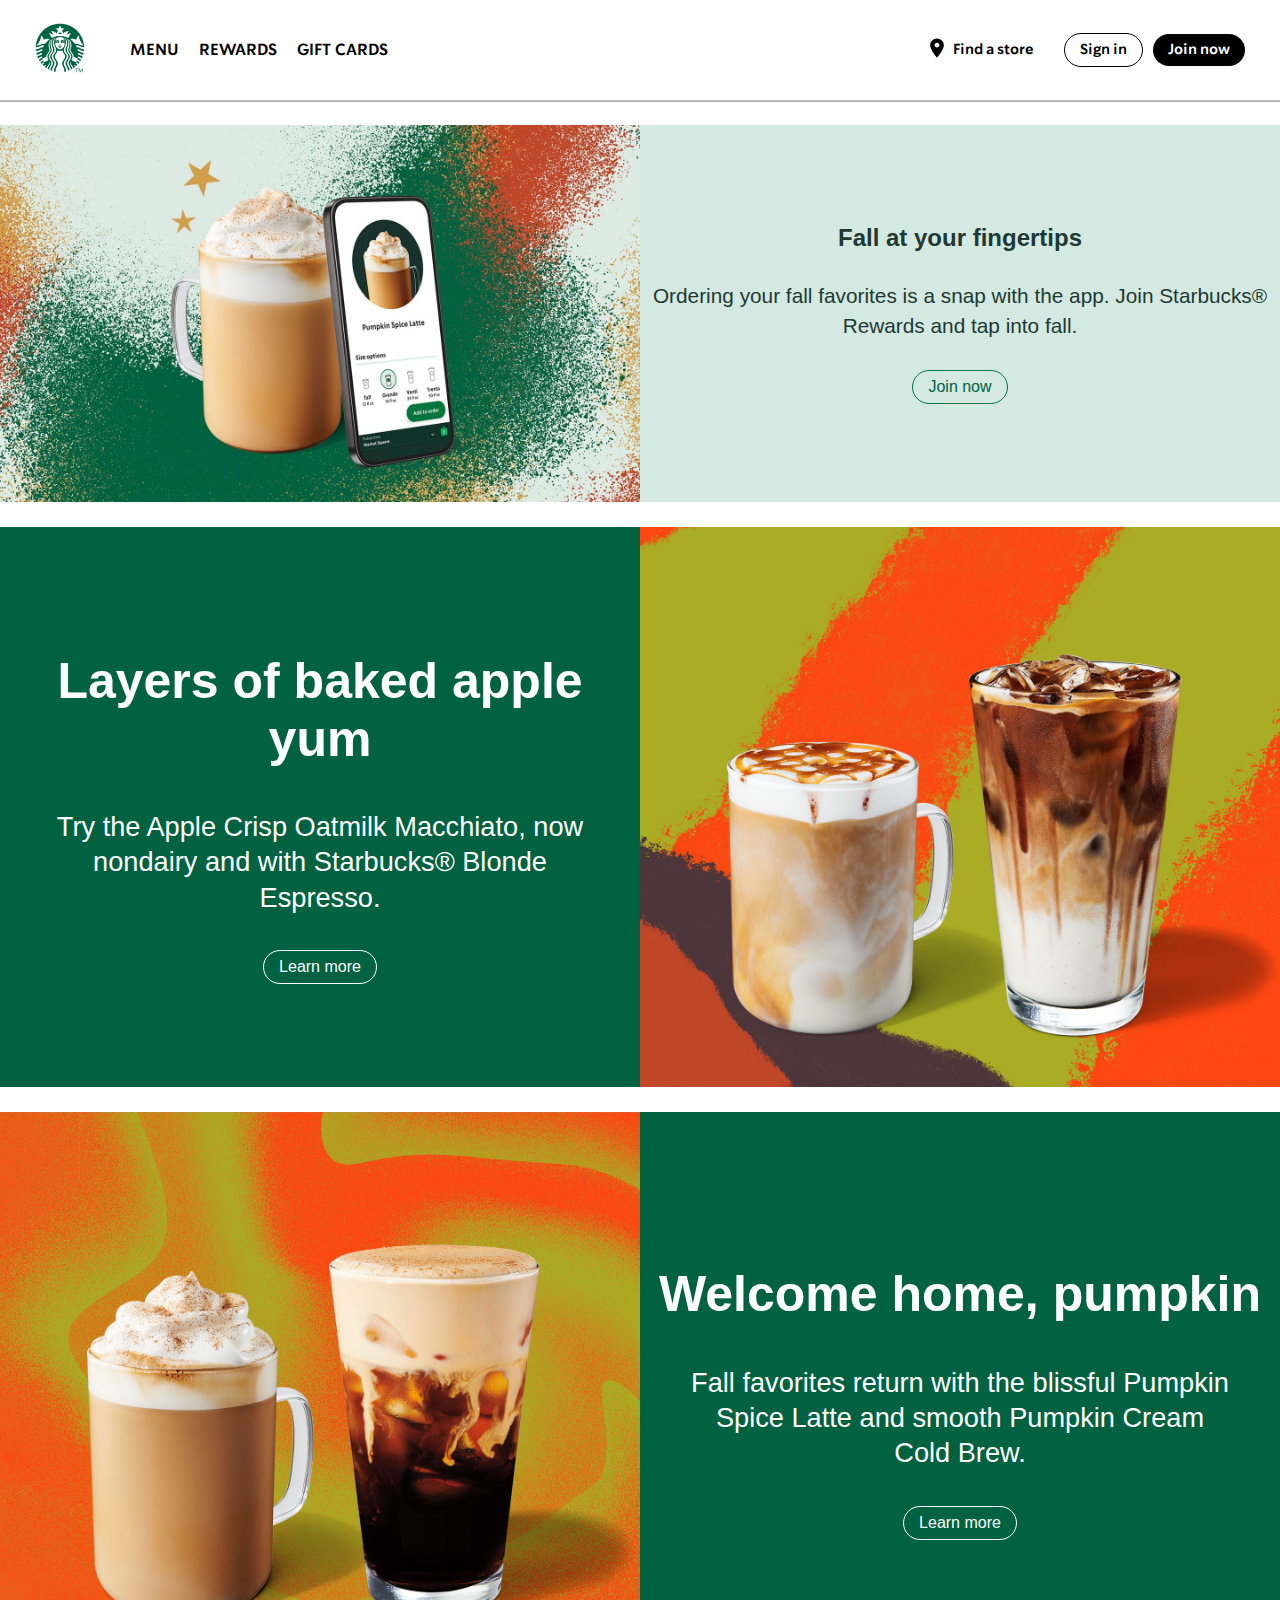
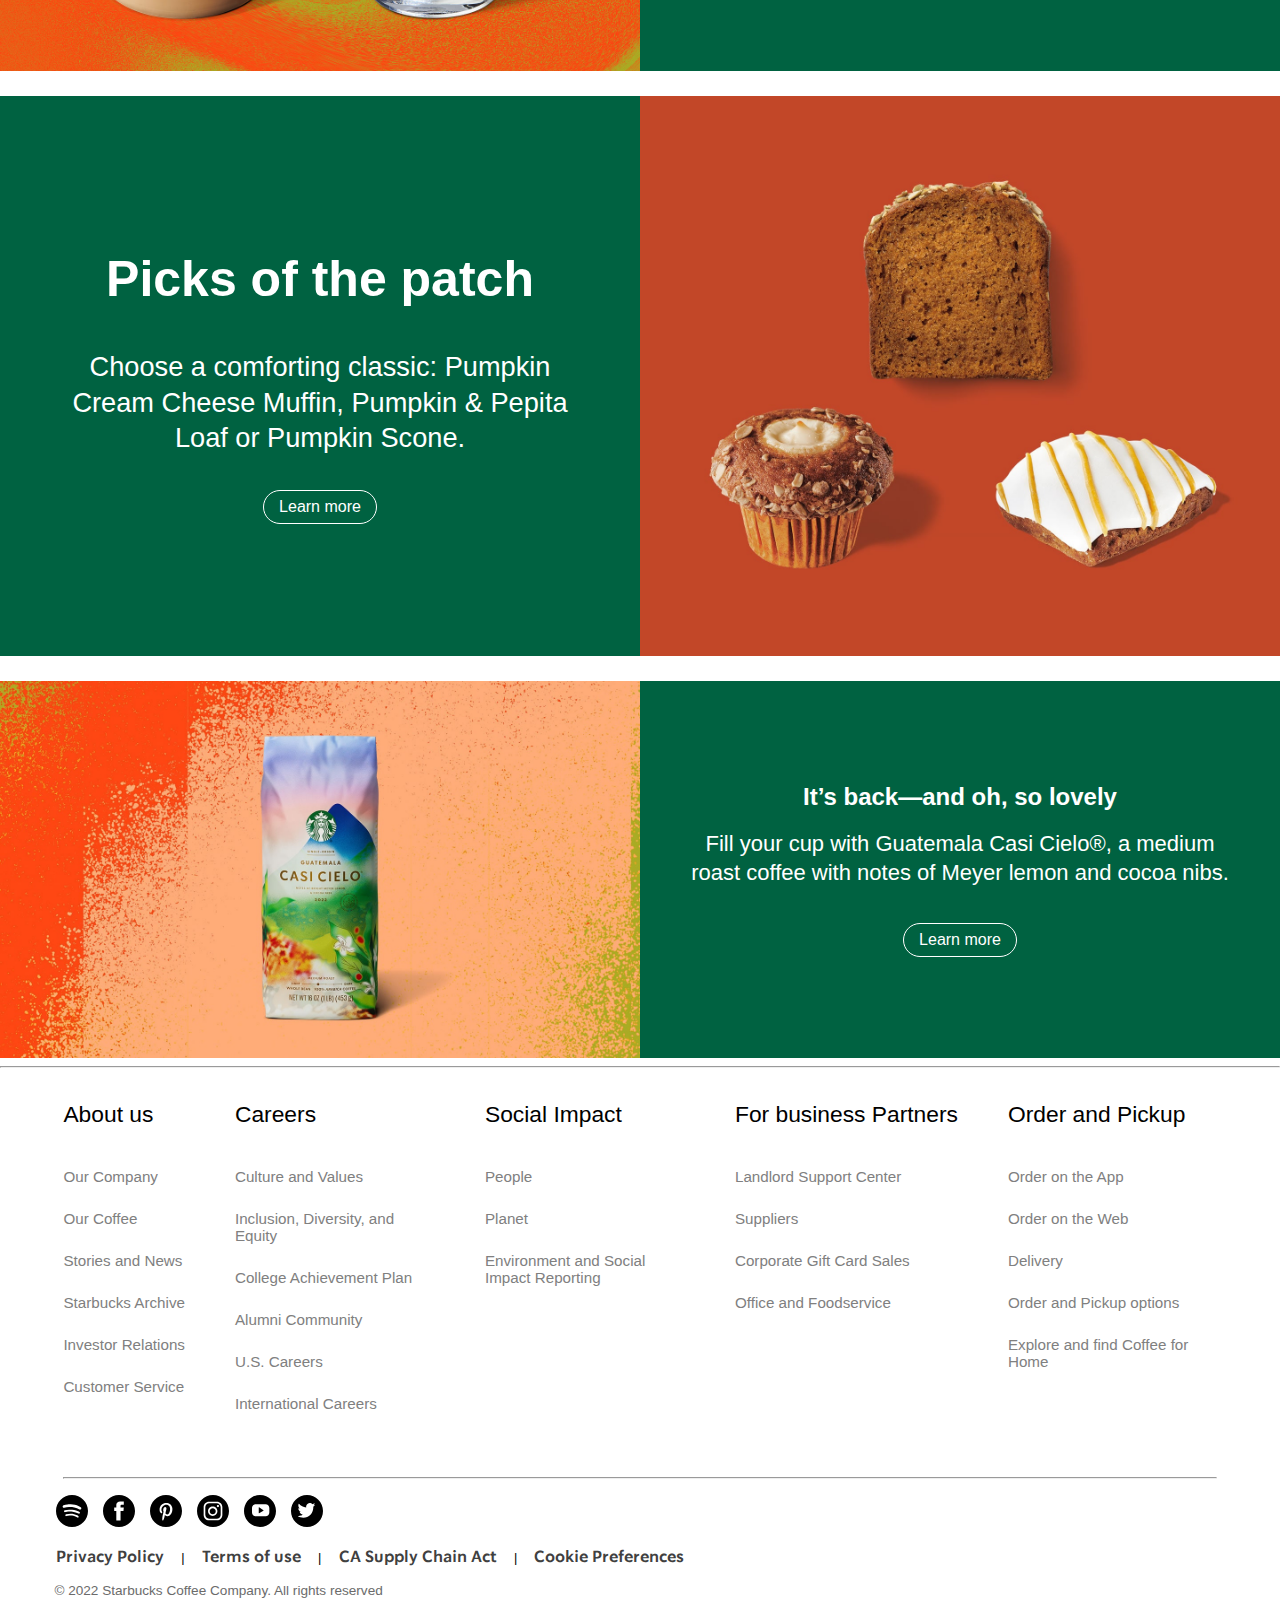
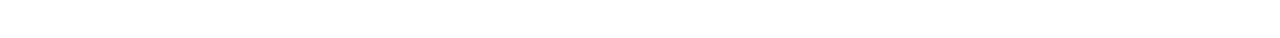
==== commit 897c12eb: "alguns links adicionados" ====
--- a/index.html
+++ b/index.html
@@ -12,15 +12,15 @@
     <header>
         <div class="navbar-left">
             <div class="icon-starbucks"><img src="images/starbucks-nav-logo.svg" alt=""></div>
-            <div class="link">MENU</div>
-            <div class="link">REWARDS</div>
-            <div class="link">GIFT CARDS</div>
+            <div class="link"><a href="https://www.starbucks.com/menu">MENU</a></div>
+            <div class="link"><a href="https://www.starbucks.com/rewards">REWARDS</a></div>
+            <div class="link"><a href="https://www.starbucks.com/gift">GIFT CARDS</a></div>
         </div>
         <div class="navbar-right">
             <div><svg aria-hidden="true" class="valign-middle pr2" focusable="false" preserveAspectRatio="xMidYMid meet" style="width:22px;height:32px;overflow:visible;fill:currentColor" viewBox="0 0 24 24"><path class="icon-find-a-store" d="M12,11.475 C10.5214286,11.475 9.32142857,10.299 9.32142857,8.85 C9.32142857,7.401 10.5214286,6.225 12,6.225 C13.4785714,6.225 14.6785714,7.401 14.6785714,8.85 C14.6785714,10.299 13.4785714,11.475 12,11.475 M12,1.5 C7.85357143,1.5 4.5,4.7865 4.5,8.85 C4.5,14.3625 12,22.5 12,22.5 C12,22.5 19.5,14.3625 19.5,8.85 C19.5,4.7865 16.1464286,1.5 12,1.5"></path></svg></div>
-            <div class="find-a-store link">Find a store</div>
-            <div class="sign-in link">Sign in</div>
-            <div class="join-now link">Join now</div>
+            <div class="find-a-store link"><a href="https://www.starbucks.com/store-locator?map=39.635307,-101.337891,5z">Find a store</a></div>
+            <div class="sign-in link"><a href="https://www.starbucks.com/account/signin?returnUrl=https%3A%2F%2Fwww.starbucks.com%2Fstore-locator%3Fmap%3D39.635307%2C-101.337891%2C5z">Sign in</a></div>
+            <div class="join-now link"><a href="https://www.starbucks.com/account/create">Join now</a></div>
         </div>
     </header>
     <main>
@@ -29,7 +29,7 @@
             <div class="text-right">
                 <h2>Fall at your fingertips</h2>
                 <p class="description-product">Ordering your fall favorites is a snap with the app. Join Starbucks&reg; Rewards and tap into fall.</p>
-                <div class="join-now-first-product link">Join now</div>
+                <div class="join-now-first-product link"><a href="https://www.starbucks.com/account/create">Join now</a></div>
             </div>
         </div>
         <div class="middle-products">
--- a/style.css
+++ b/style.css
@@ -27,8 +27,13 @@
     font-family: var(--fontSodoSans);
 }
 
-.link { /* Depois ponha a tag <a> entre os links e ficará automático */
-    cursor: pointer;
+.link a {
+    text-decoration: none;
+    color: black;
+}
+
+.link a:hover {
+    color: #00754a;
 }
 
 .navbar-left {
@@ -79,6 +84,14 @@
     border-radius: 20px;
     color: white;
     background: black;
+}
+
+.join-now a {
+    color: white;
+}
+
+.join-now a:hover {
+    color: white;
 }
 
 .join-now:hover {
@@ -118,12 +131,14 @@
 }
 
 .join-now-first-product {
-    margin-right: 35px;
     margin-bottom: 20px;
     padding: 7px 15px 7px 15px;
     border: 1px solid #00754a;
     border-radius: 20px;
-    color: #00754a;
+}
+
+.join-now-first-product a {
+    color: #006241;
 }
 
 .join-now-first-product:hover {    
